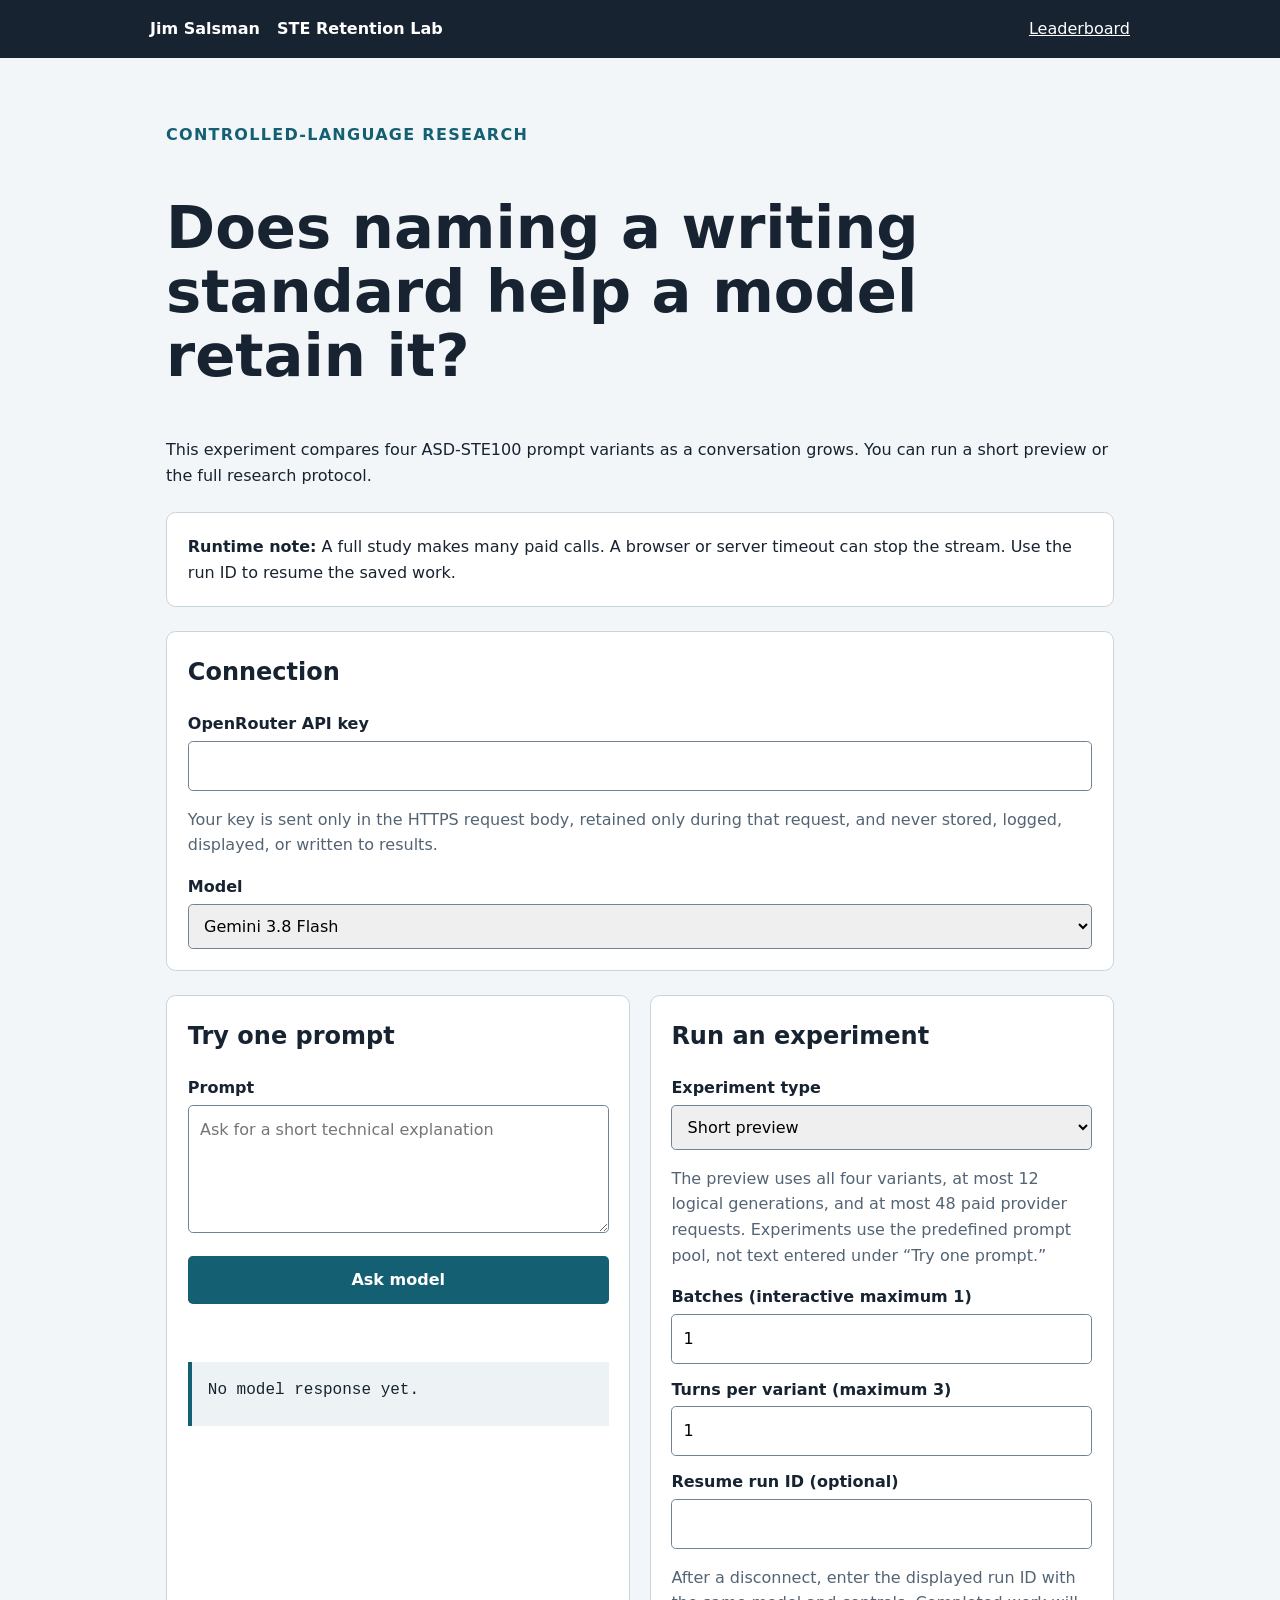
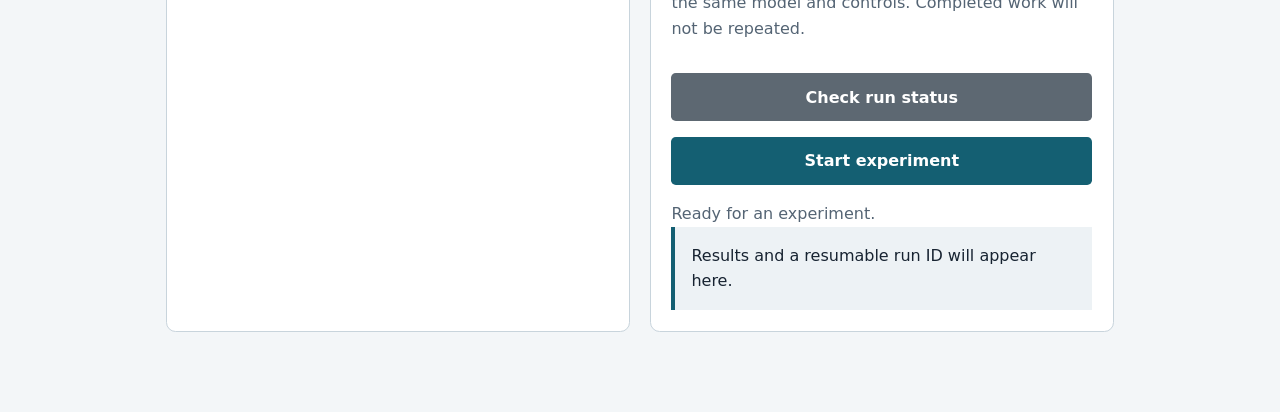
==== index.html @ b9048ea5 "Count continuation requests in workload limits" ====
<!doctype html>
<html lang="en">
<head>
  <meta charset="utf-8">
  <meta name="viewport" content="width=device-width, initial-scale=1">
  <title>STE Retention Lab — Jim Salsman</title>
  <link rel="stylesheet" href="static/styles.css">
  <script src="static/app.js" defer></script>
</head>
<body>
  <header><div class="brand"><a href="https://linkedin.com/in/jsalsman">Jim Salsman</a> · <a href="https://github.com/jsalsman/ste-retention">STE Retention Lab</a></div><a href="/leaderboard">Leaderboard</a></header>
  <main>
    <section aria-labelledby="intro-title">
      <p class="eyebrow">Controlled-language research</p>
      <h1 id="intro-title">Does naming a writing standard help a model retain it?</h1>
      <p>This experiment compares four ASD-STE100 prompt variants as a conversation grows. You can run a short preview or the full research protocol.</p>
      <div class="notice"><strong>Runtime note:</strong> A full study makes many paid calls. A browser or server timeout can stop the stream. Use the run ID to resume the saved work.</div>
    </section>

    <section class="card" aria-labelledby="credentials-title">
      <h2 id="credentials-title">Connection</h2>
      <label for="api-key">OpenRouter API key</label>
      <input id="api-key" type="password" autocomplete="off" spellcheck="false" required>
      <p class="help">Your key is sent only in the HTTPS request body, retained only during that request, and never stored, logged, displayed, or written to results.</p>
      <label for="model">Model</label>
      <select id="model">
        <option value="google/gemini-3.8-flash">Gemini 3.8 Flash</option>
        <option value="openai/gpt-6-sol">GPT-6 Sol</option>
        <option value="anthropic/claude-sonnet-5">Claude Sonnet 5</option>
        <option value="meta-llama/llama-4-maverick">Llama 4 Maverick</option>
      </select>
    </section>

    <section class="grid">
      <form id="chat-form" class="card">
        <h2>Try one prompt</h2>
        <label for="prompt">Prompt</label>
        <textarea id="prompt" maxlength="2000" required placeholder="Ask for a short technical explanation"></textarea>
        <button type="submit">Ask model</button>
        <div id="chat-status" class="status" role="status" aria-live="polite"></div>
        <pre id="chat-result" class="result" tabindex="0">No model response yet.</pre>
      </form>

      <form id="experiment-form" class="card">
        <h2>Run an experiment</h2>
        <label for="run-mode">Experiment type</label>
        <select id="run-mode">
          <option value="preview">Short preview</option>
          <option value="research">Full research study</option>
        </select>
        <p id="mode-help" class="help">The preview uses all four variants, at most 12 logical generations, and at most 48 paid provider requests. Experiments use the predefined prompt pool, not text entered under “Try one prompt.”</p>
        <div id="preview-options">
        <label for="batches">Batches (interactive maximum 1)</label>
        <input id="batches" type="number" min="1" max="1" value="1" required>
        <label for="turns">Turns per variant (maximum 3)</label>
        <input id="turns" type="number" min="1" max="3" value="1" required>
        </div>
        <div id="research-options" hidden>
          <label for="sessions">Research sessions</label>
          <input id="sessions" type="number" min="1" max="10000" value="6" required disabled>
          <p class="help">The full study uses the selected model, four variants, and probes at turns 1, 6, and 12. Six sessions use 288 logical generations and at most 1,152 paid provider requests.</p>
        </div>
        <label for="resume-run-id">Resume run ID (optional)</label>
        <input id="resume-run-id" type="text" inputmode="text" pattern="[a-f0-9]{32}" maxlength="32" autocomplete="off">
        <p class="help">After a disconnect, enter the displayed run ID with the same model and controls. Completed work will not be repeated.</p>
        <button id="check-run" type="button" class="secondary">Check run status</button>
        <button type="submit">Start experiment</button>
        <div id="experiment-status" class="status" role="status" aria-live="polite">Ready for an experiment.</div>
        <div id="experiment-result" class="result" tabindex="0">Results and a resumable run ID will appear here.</div>
      </form>
    </section>
  </main>

  <div id="loading-overlay" class="overlay" role="dialog" aria-modal="true" aria-labelledby="overlay-message" hidden aria-hidden="true">
    <div class="overlay-card">
      <img src="static/loading.gif" alt="" width="96" height="96">
      <p id="overlay-message" role="status" aria-live="polite" aria-atomic="true">Starting the experiment…</p>
      <p id="overlay-eta"></p>
      <button id="cancel" type="button" class="secondary" disabled>Cancel experiment</button>
    </div>
  </div>
</body>
</html>
---- static/styles.css ----
/* The visual system emphasizes readable contrast and clear keyboard focus. */
:root { color-scheme: light; --ink:#172331; --muted:#546474; --paper:#f3f6f8; --panel:#fff; --accent:#145f72; --line:#c8d4dc; --danger:#9b3027; }
* { box-sizing:border-box; }
body { margin:0; background:var(--paper); color:var(--ink); font:16px/1.6 system-ui,sans-serif; }
header { display:flex; justify-content:space-between; gap:1rem; padding:1rem max(1rem,calc((100% - 980px)/2)); background:var(--ink); }
header a { color:#fff; } .brand { font-weight:700; } .brand a { text-decoration:none; }
main { max-width:980px; margin:auto; padding:3rem 1rem 5rem; }
h1 { max-width:22ch; font-size:clamp(2rem,5vw,3.7rem); line-height:1.08; } h2 { margin-top:0; }
.eyebrow { color:var(--accent); font-weight:700; text-transform:uppercase; letter-spacing:.08em; }
.notice,.card { background:var(--panel); border:1px solid var(--line); border-radius:.6rem; padding:1.3rem; margin-top:1.5rem; }
.grid { display:grid; grid-template-columns:repeat(auto-fit,minmax(280px,1fr)); gap:1.2rem; }
label { display:block; margin-top:.8rem; font-weight:700; }
input,select,textarea,button { width:100%; padding:.7rem; margin-top:.25rem; border:1px solid #718392; border-radius:.3rem; font:inherit; }
textarea { min-height:8rem; resize:vertical; } button { margin-top:1rem; background:var(--accent); color:#fff; border:0; font-weight:700; cursor:pointer; }
button.secondary { background:#5d6872; } button:disabled { cursor:not-allowed; opacity:.55; }
:focus-visible { outline:3px solid #e09022; outline-offset:2px; }
.help,.status { color:var(--muted); } .status { min-height:1.6em; margin-top:1rem; }
.result { min-height:4rem; padding:1rem; white-space:pre-wrap; overflow-wrap:anywhere; background:#edf2f5; border-left:4px solid var(--accent); }
.overlay { position:fixed; inset:0; z-index:10; display:grid; place-items:center; background:rgb(10 22 30 / 78%); }
.overlay[hidden] { display:none; } .overlay-card { width:min(90%,420px); text-align:center; background:#fff; padding:2rem; border-radius:.7rem; }
.overlay img { display:block; margin:auto; } table { width:100%; border-collapse:collapse; background:#fff; } th,td { padding:.7rem; border:1px solid var(--line); text-align:left; }
@media (prefers-reduced-motion:reduce) { .overlay img { visibility:hidden; } *,*::before,*::after { scroll-behavior:auto !important; animation:none !important; } }
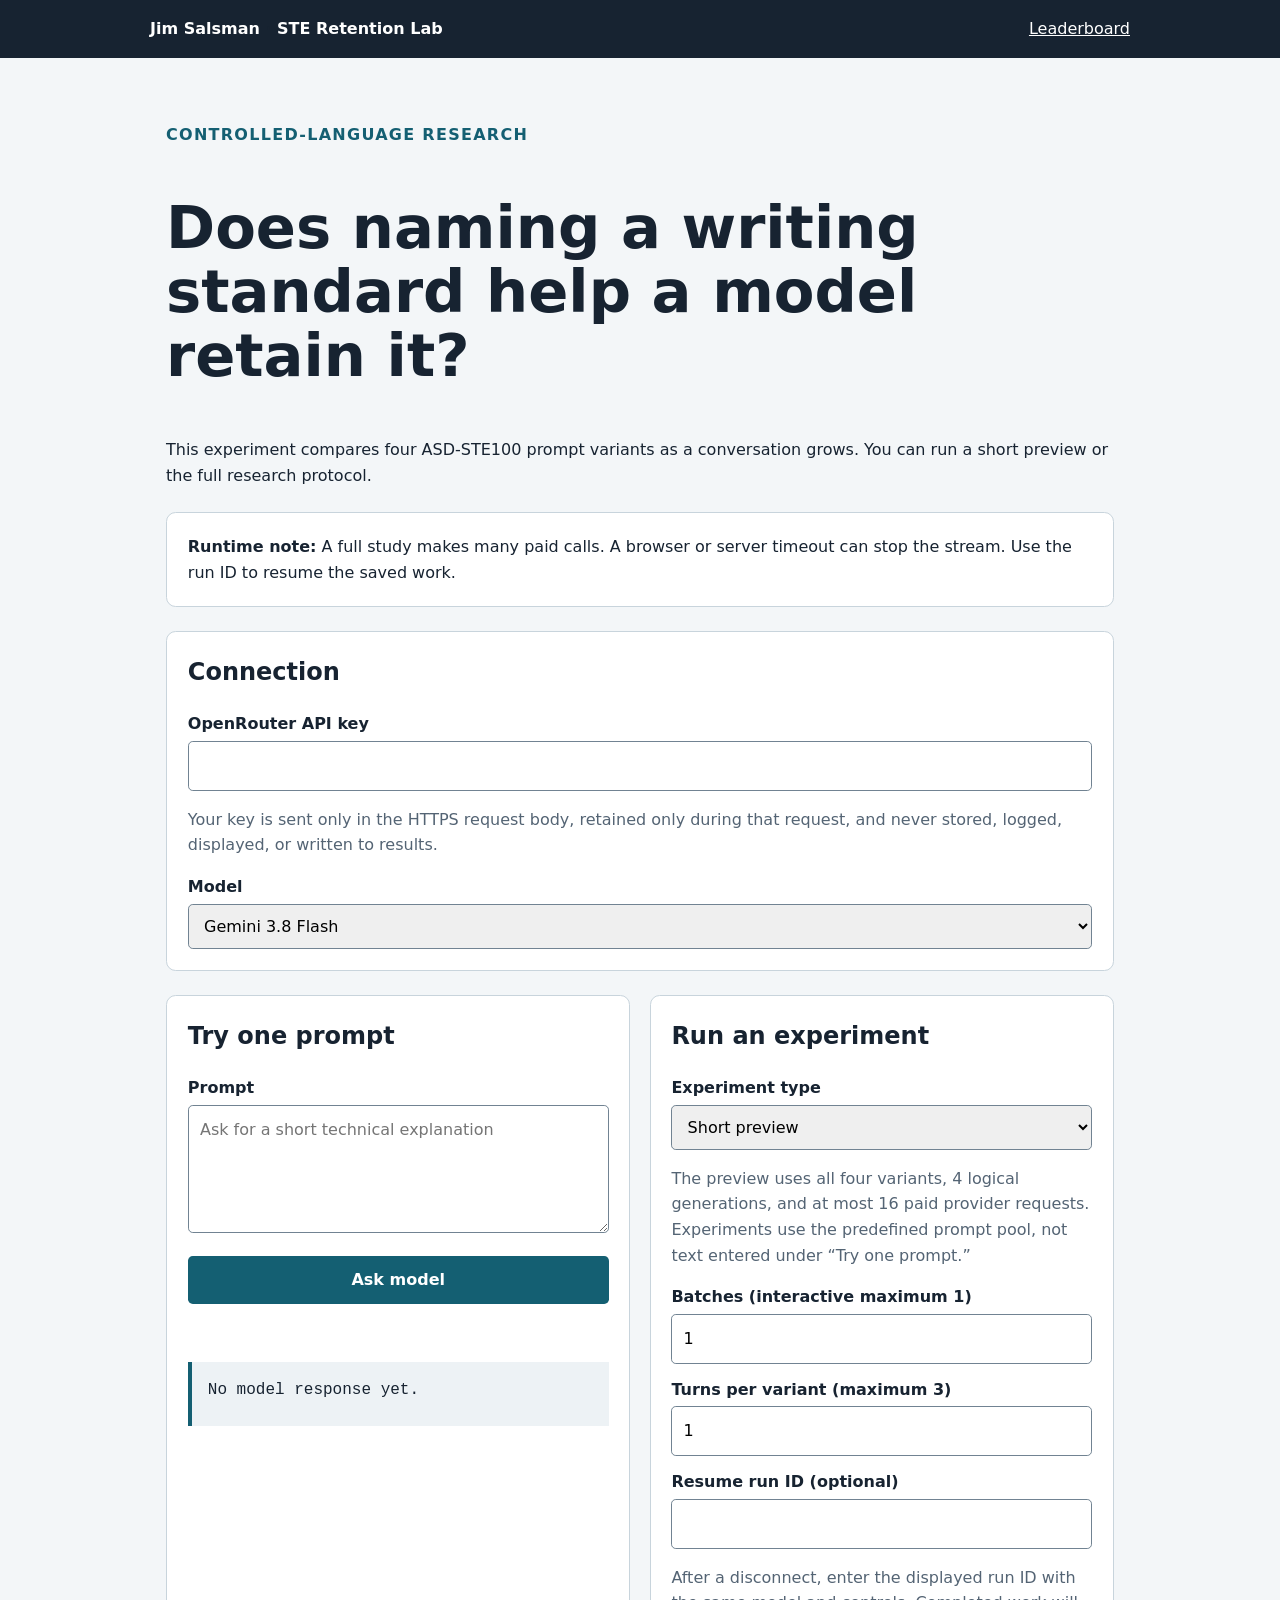
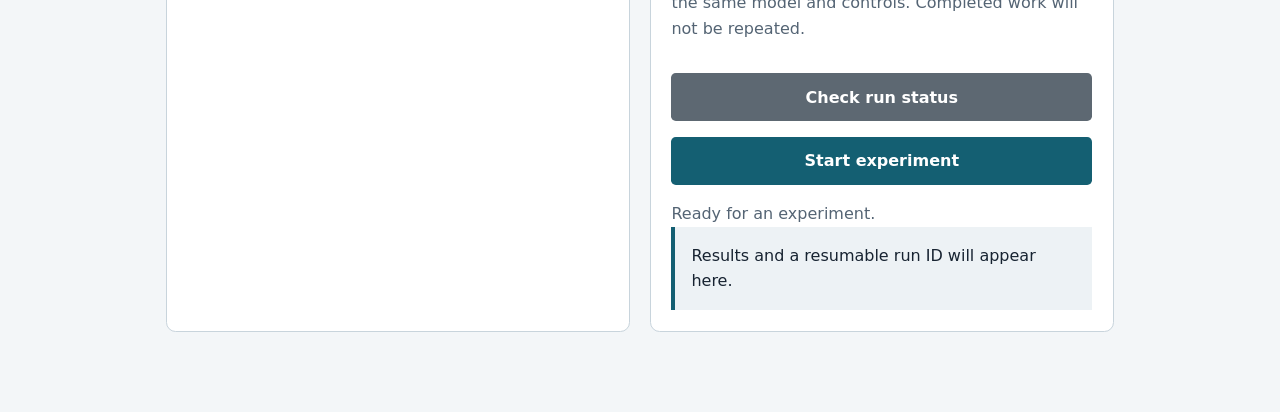
==== commit 8353eab9: "Recalculate browser workload disclosures" ====
--- a/index.html
+++ b/index.html
@@ -48,7 +48,7 @@
           <option value="preview">Short preview</option>
           <option value="research">Full research study</option>
         </select>
-        <p id="mode-help" class="help">The preview uses all four variants, at most 12 logical generations, and at most 48 paid provider requests. Experiments use the predefined prompt pool, not text entered under “Try one prompt.”</p>
+        <p id="mode-help" class="help">The preview uses all four variants, 4 logical generations, and at most 16 paid provider requests. Experiments use the predefined prompt pool, not text entered under “Try one prompt.”</p>
         <div id="preview-options">
         <label for="batches">Batches (interactive maximum 1)</label>
         <input id="batches" type="number" min="1" max="1" value="1" required>
@@ -58,7 +58,7 @@
         <div id="research-options" hidden>
           <label for="sessions">Research sessions</label>
           <input id="sessions" type="number" min="1" max="10000" value="6" required disabled>
-          <p class="help">The full study uses the selected model, four variants, and probes at turns 1, 6, and 12. Six sessions use 288 logical generations and at most 1,152 paid provider requests.</p>
+          <p class="help">The full study uses the selected model, four variants, and probes at turns 1, 6, and 12. Each session uses 48 logical generations and at most 192 paid provider requests.</p>
         </div>
         <label for="resume-run-id">Resume run ID (optional)</label>
         <input id="resume-run-id" type="text" inputmode="text" pattern="[a-f0-9]{32}" maxlength="32" autocomplete="off">
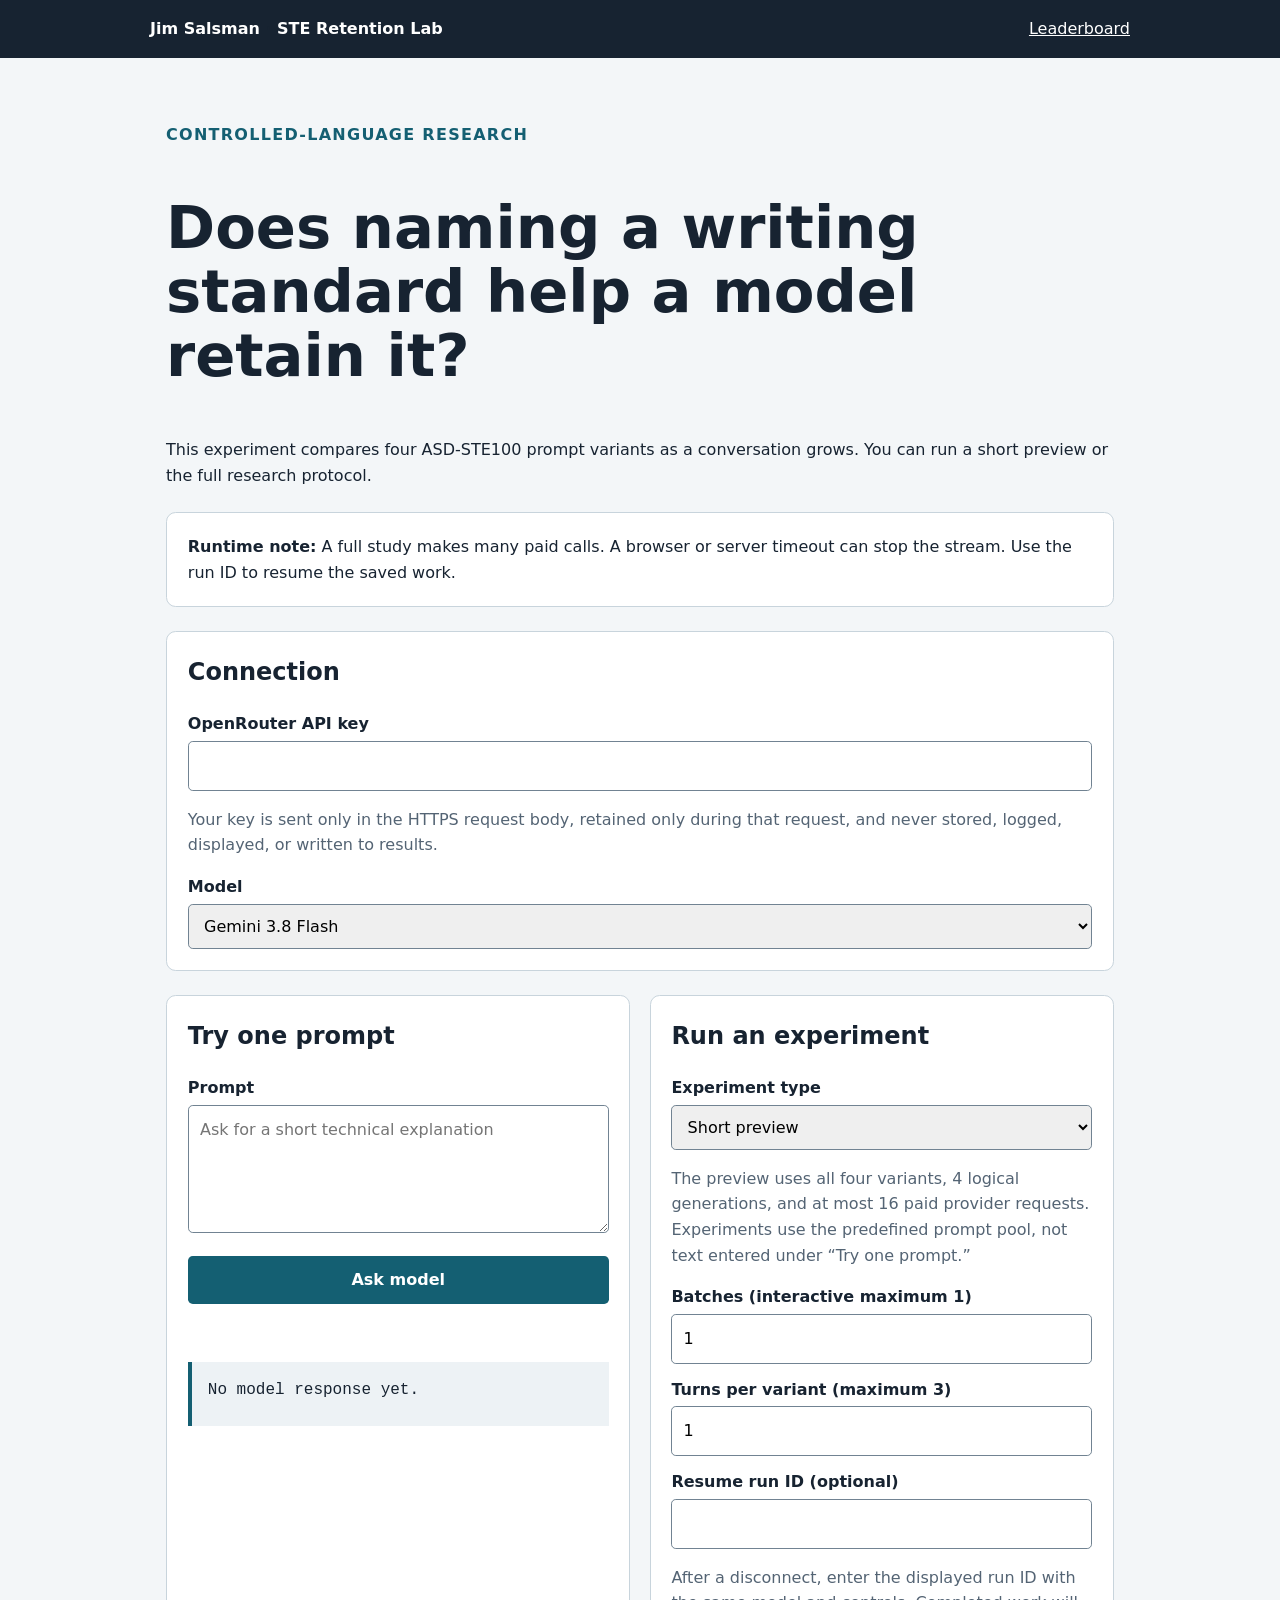
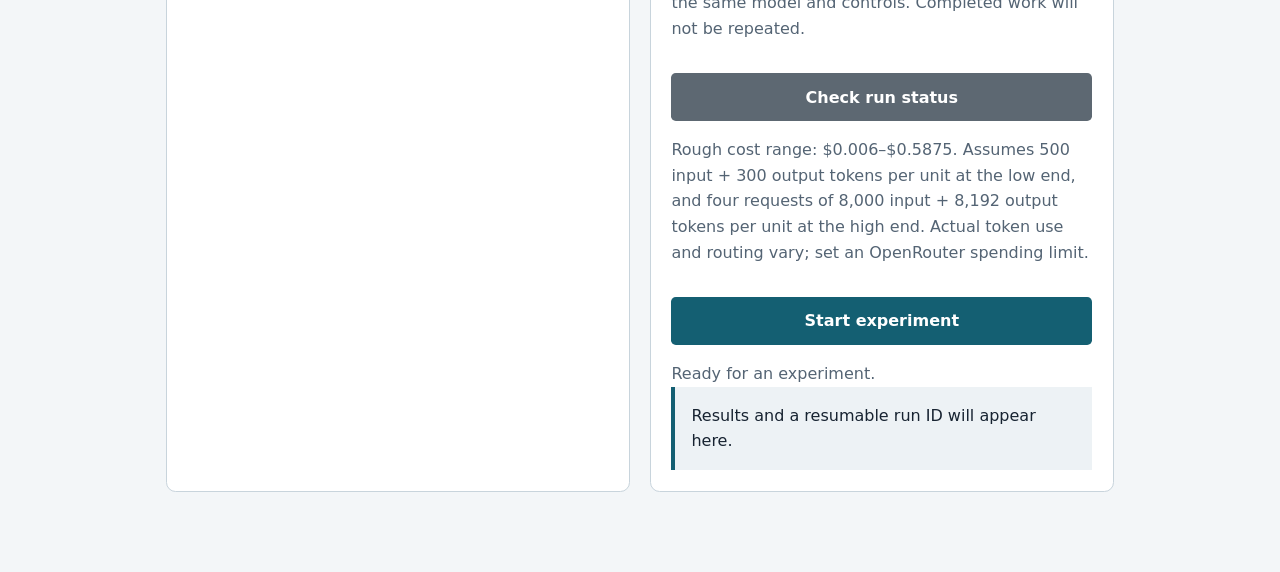
==== commit 9690b7cc: "Persist paid attempts and estimate experiment cost" ====
--- a/index.html
+++ b/index.html
@@ -57,13 +57,14 @@
         </div>
         <div id="research-options" hidden>
           <label for="sessions">Research sessions</label>
-          <input id="sessions" type="number" min="1" max="10000" value="6" required disabled>
+          <input id="sessions" type="number" min="1" max="5208" value="6" required disabled>
           <p class="help">The full study uses the selected model, four variants, and probes at turns 1, 6, and 12. Each session uses 48 logical generations and at most 192 paid provider requests.</p>
         </div>
         <label for="resume-run-id">Resume run ID (optional)</label>
         <input id="resume-run-id" type="text" inputmode="text" pattern="[a-f0-9]{32}" maxlength="32" autocomplete="off">
         <p class="help">After a disconnect, enter the displayed run ID with the same model and controls. Completed work will not be repeated.</p>
         <button id="check-run" type="button" class="secondary">Check run status</button>
+        <p id="cost-estimate" class="help" role="status" aria-live="polite"></p>
         <button type="submit">Start experiment</button>
         <div id="experiment-status" class="status" role="status" aria-live="polite">Ready for an experiment.</div>
         <div id="experiment-result" class="result" tabindex="0">Results and a resumable run ID will appear here.</div>
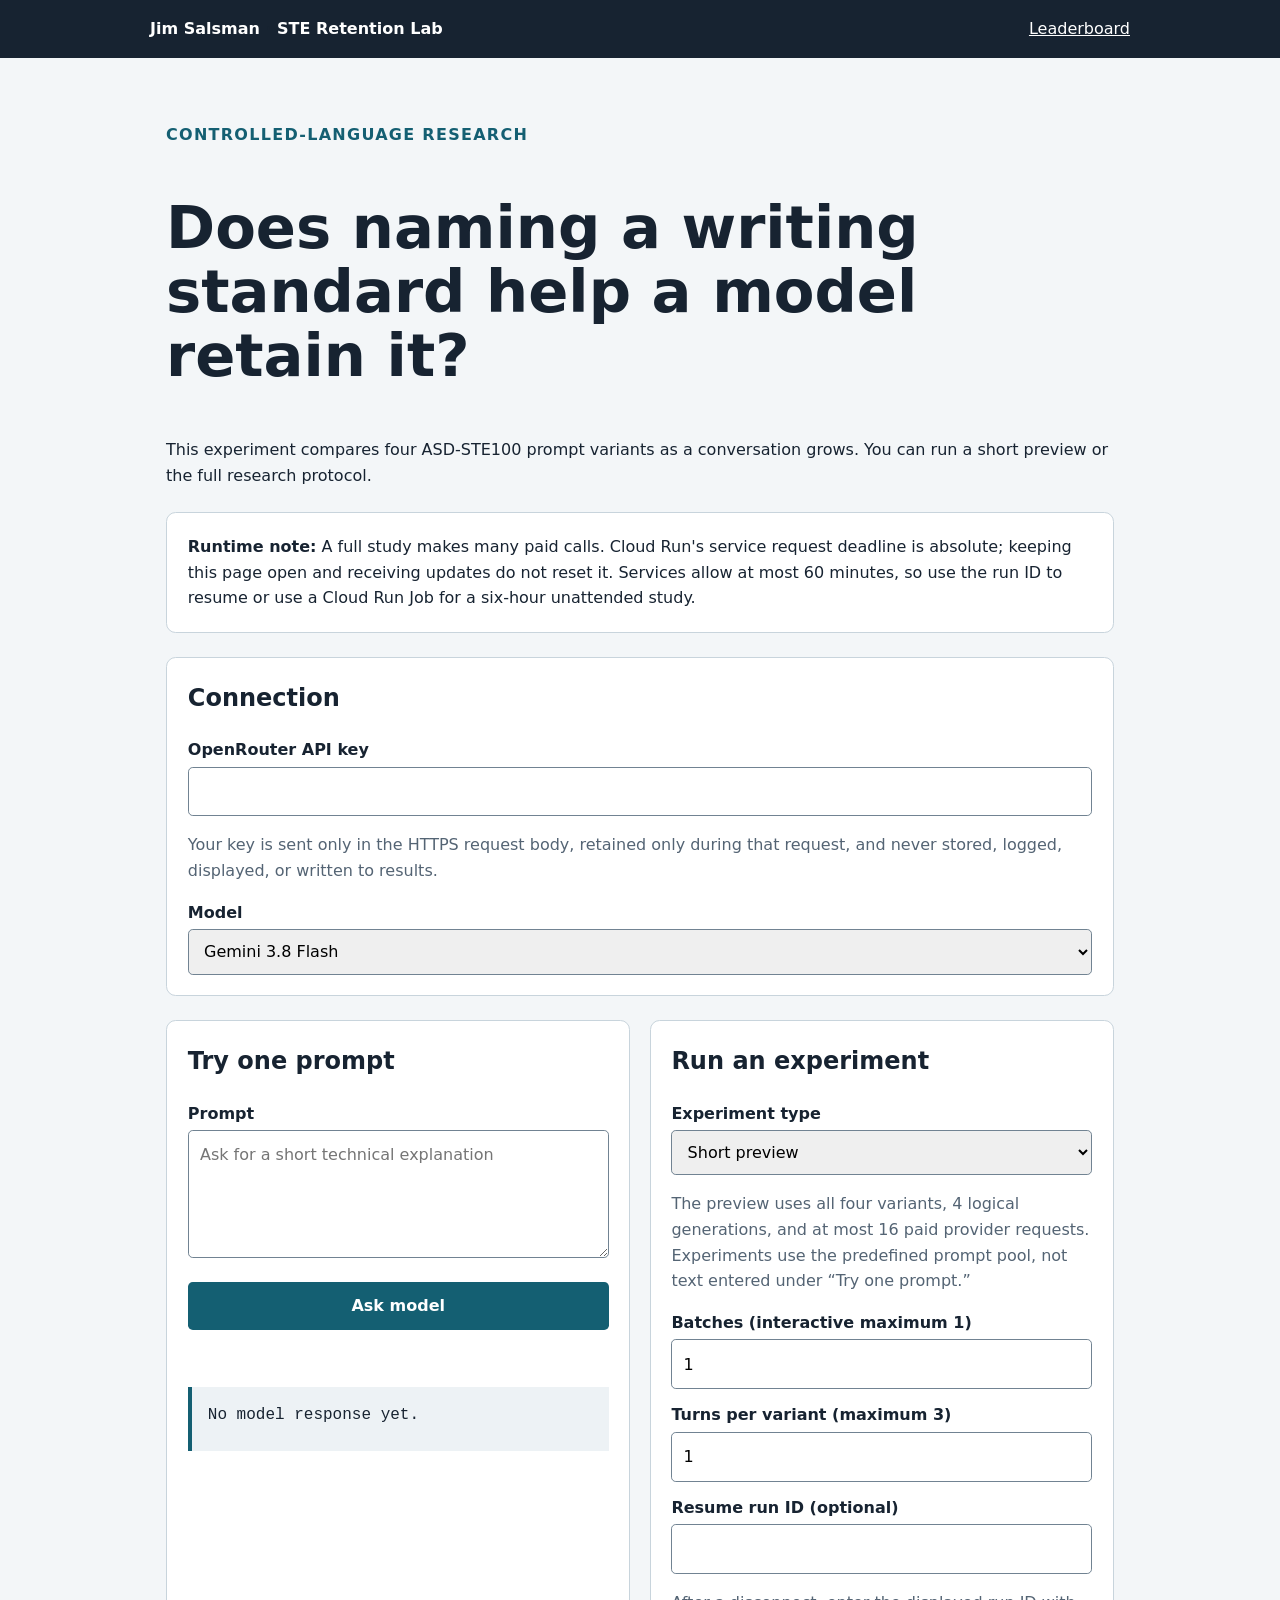
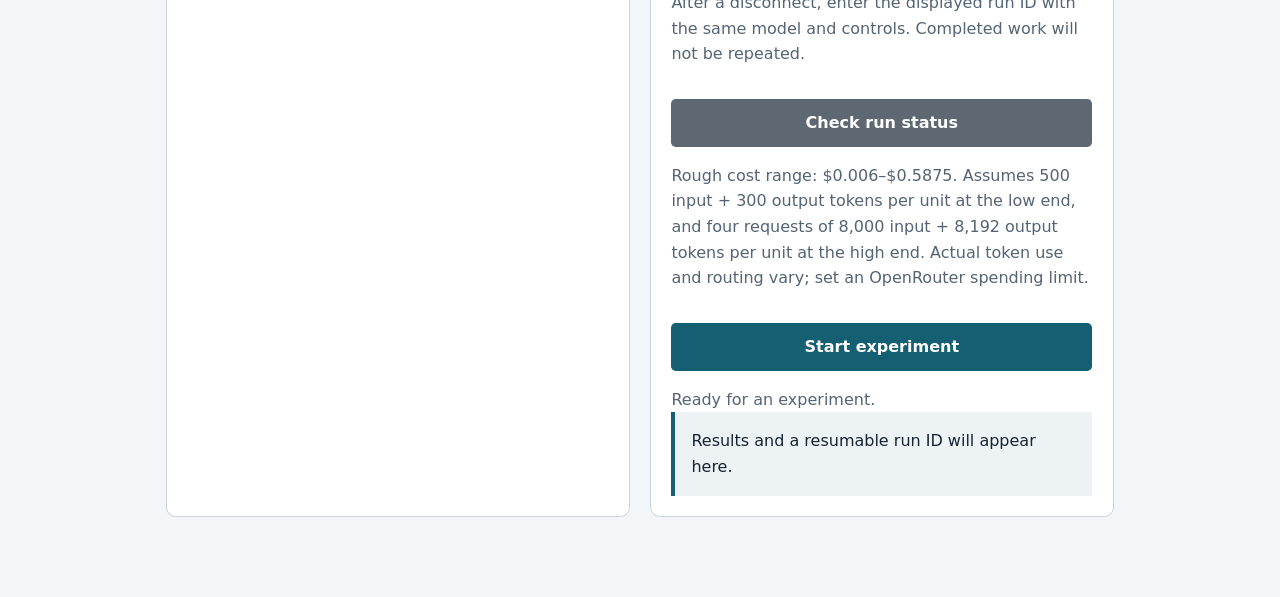
==== commit d6443685: "Document Cloud Run timeout limits" ====
--- a/index.html
+++ b/index.html
@@ -14,7 +14,7 @@
       <p class="eyebrow">Controlled-language research</p>
       <h1 id="intro-title">Does naming a writing standard help a model retain it?</h1>
       <p>This experiment compares four ASD-STE100 prompt variants as a conversation grows. You can run a short preview or the full research protocol.</p>
-      <div class="notice"><strong>Runtime note:</strong> A full study makes many paid calls. A browser or server timeout can stop the stream. Use the run ID to resume the saved work.</div>
+      <div class="notice"><strong>Runtime note:</strong> A full study makes many paid calls. Cloud Run's service request deadline is absolute; keeping this page open and receiving updates do not reset it. Services allow at most 60 minutes, so use the run ID to resume or use a Cloud Run Job for a six-hour unattended study.</div>
     </section>
 
     <section class="card" aria-labelledby="credentials-title">
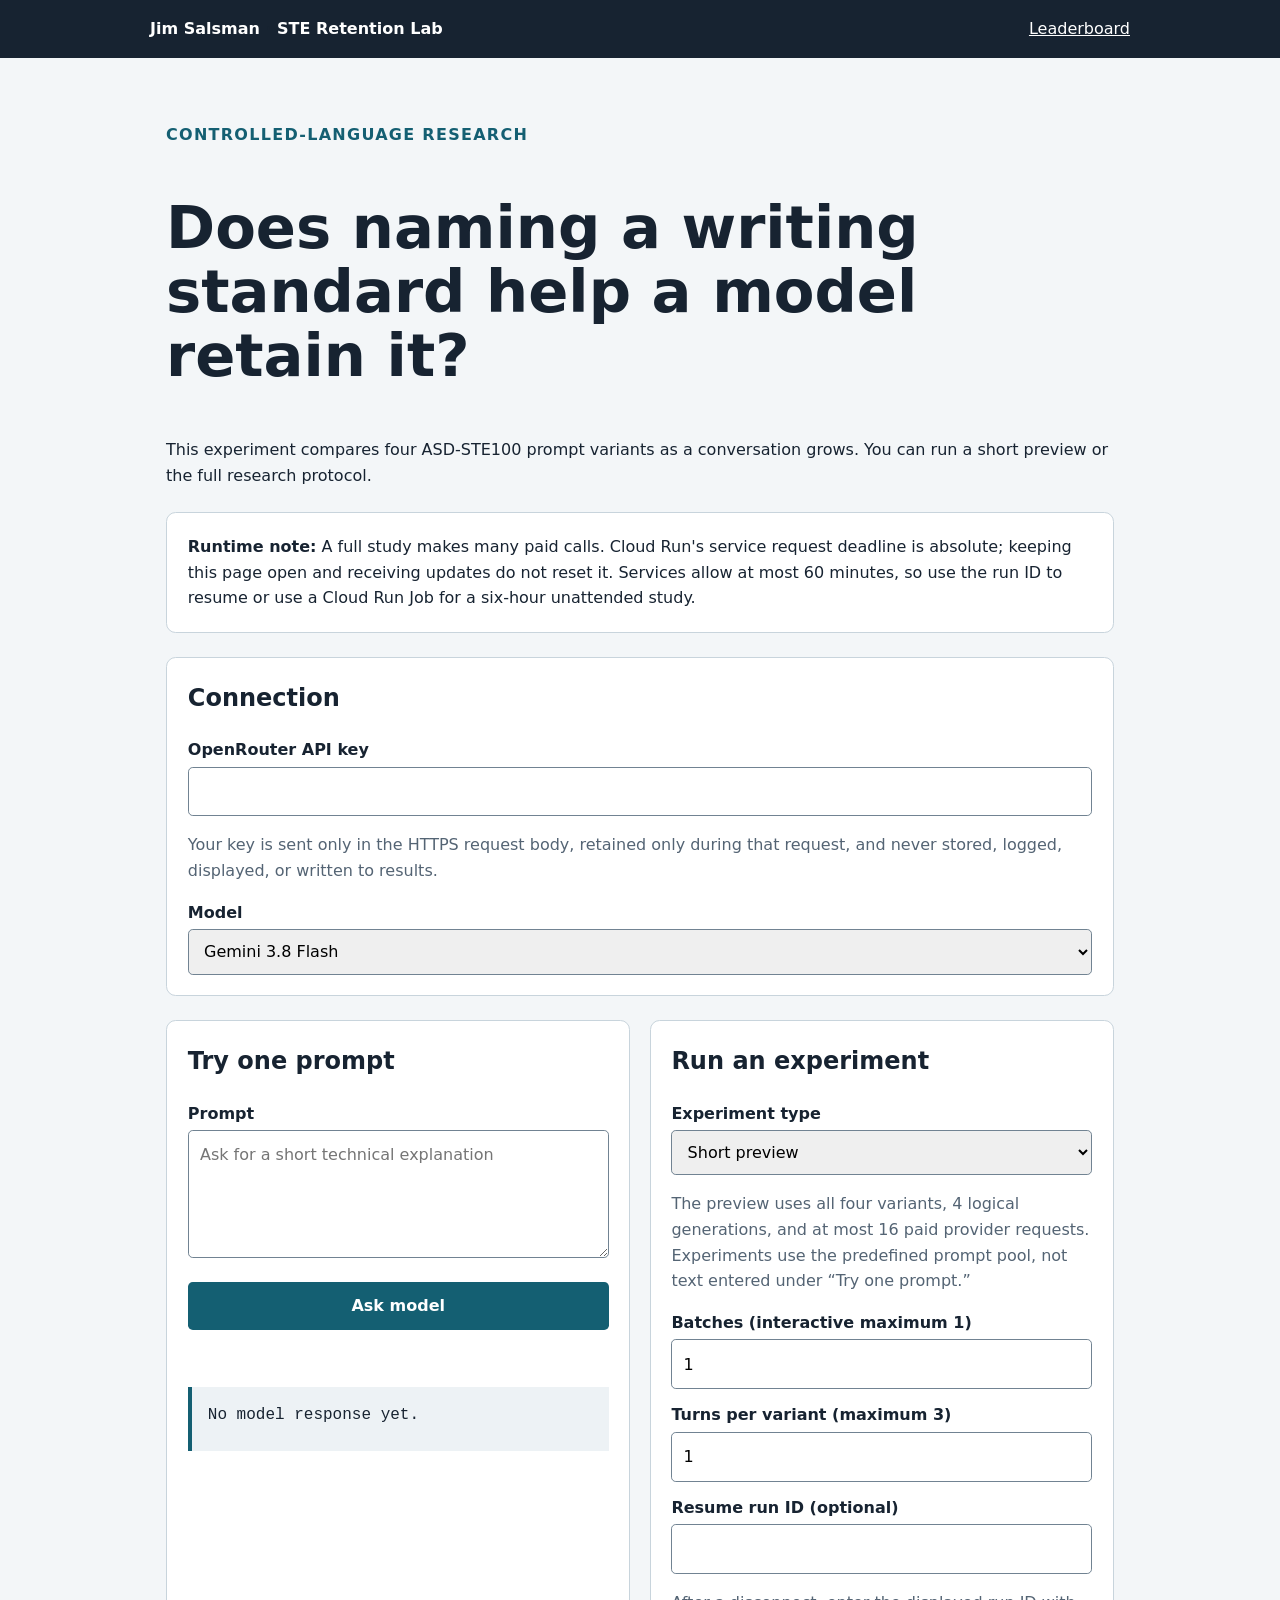
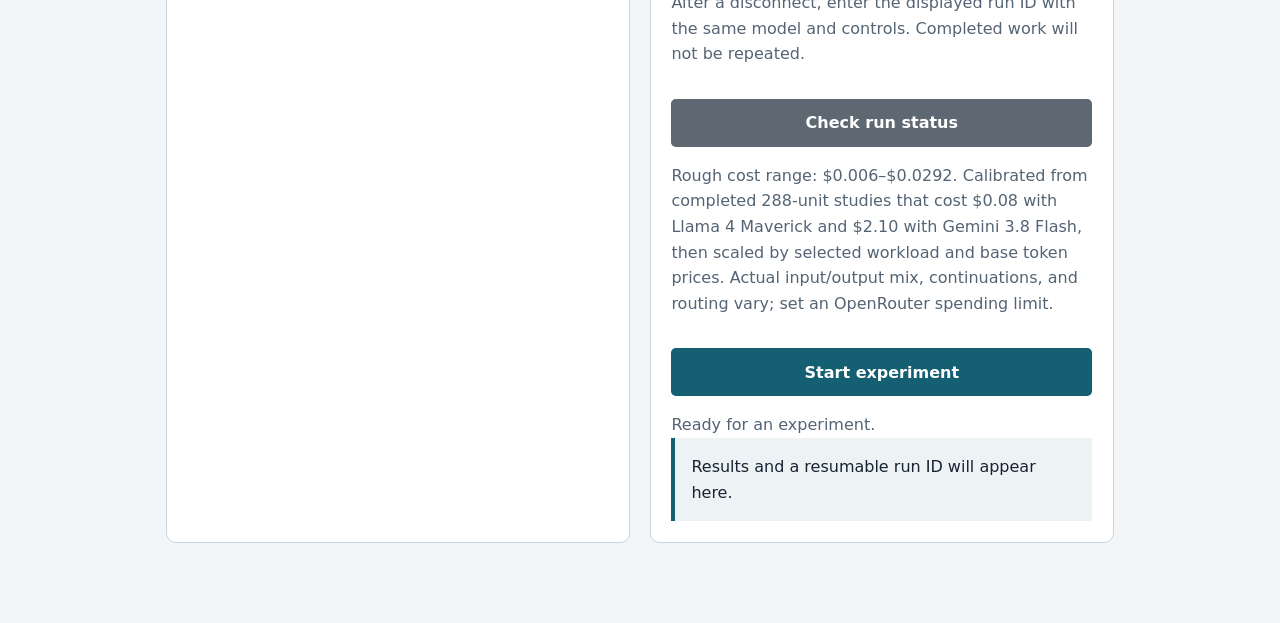
==== commit af1a7f0f: "Reduce research safety ceilings" ====
--- a/index.html
+++ b/index.html
@@ -25,8 +25,8 @@
       <label for="model">Model</label>
       <select id="model">
         <option value="google/gemini-3.8-flash">Gemini 3.8 Flash</option>
-        <option value="openai/gpt-6-sol">GPT-6 Sol</option>
-        <option value="anthropic/claude-sonnet-5">Claude Sonnet 5</option>
+        <option value="openai/gpt-5.6-luna">GPT-5.6 Luna</option>
+        <option value="anthropic/claude-haiku-4.5">Claude Haiku 4.5</option>
         <option value="meta-llama/llama-4-maverick">Llama 4 Maverick</option>
       </select>
     </section>
@@ -57,7 +57,7 @@
         </div>
         <div id="research-options" hidden>
           <label for="sessions">Research sessions</label>
-          <input id="sessions" type="number" min="1" max="5208" value="6" required disabled>
+          <input id="sessions" type="number" min="1" max="100" value="6" required disabled>
           <p class="help">The full study uses the selected model, four variants, and probes at turns 1, 6, and 12. Each session uses 48 logical generations and at most 192 paid provider requests.</p>
         </div>
         <label for="resume-run-id">Resume run ID (optional)</label>
--- a/static/styles.css
+++ b/static/styles.css
@@ -18,5 +18,5 @@
 .result { min-height:4rem; padding:1rem; white-space:pre-wrap; overflow-wrap:anywhere; background:#edf2f5; border-left:4px solid var(--accent); }
 .overlay { position:fixed; inset:0; z-index:10; display:grid; place-items:center; background:rgb(10 22 30 / 78%); }
 .overlay[hidden] { display:none; } .overlay-card { width:min(90%,420px); text-align:center; background:#fff; padding:2rem; border-radius:.7rem; }
-.overlay img { display:block; margin:auto; } table { width:100%; border-collapse:collapse; background:#fff; } th,td { padding:.7rem; border:1px solid var(--line); text-align:left; }
+.overlay img { display:block; margin:auto; } .table-scroll { max-width:100%; overflow-x:auto; } table { width:100%; min-width:70rem; border-collapse:collapse; background:#fff; } th,td { padding:.7rem; border:1px solid var(--line); text-align:left; }
 @media (prefers-reduced-motion:reduce) { .overlay img { visibility:hidden; } *,*::before,*::after { scroll-behavior:auto !important; animation:none !important; } }
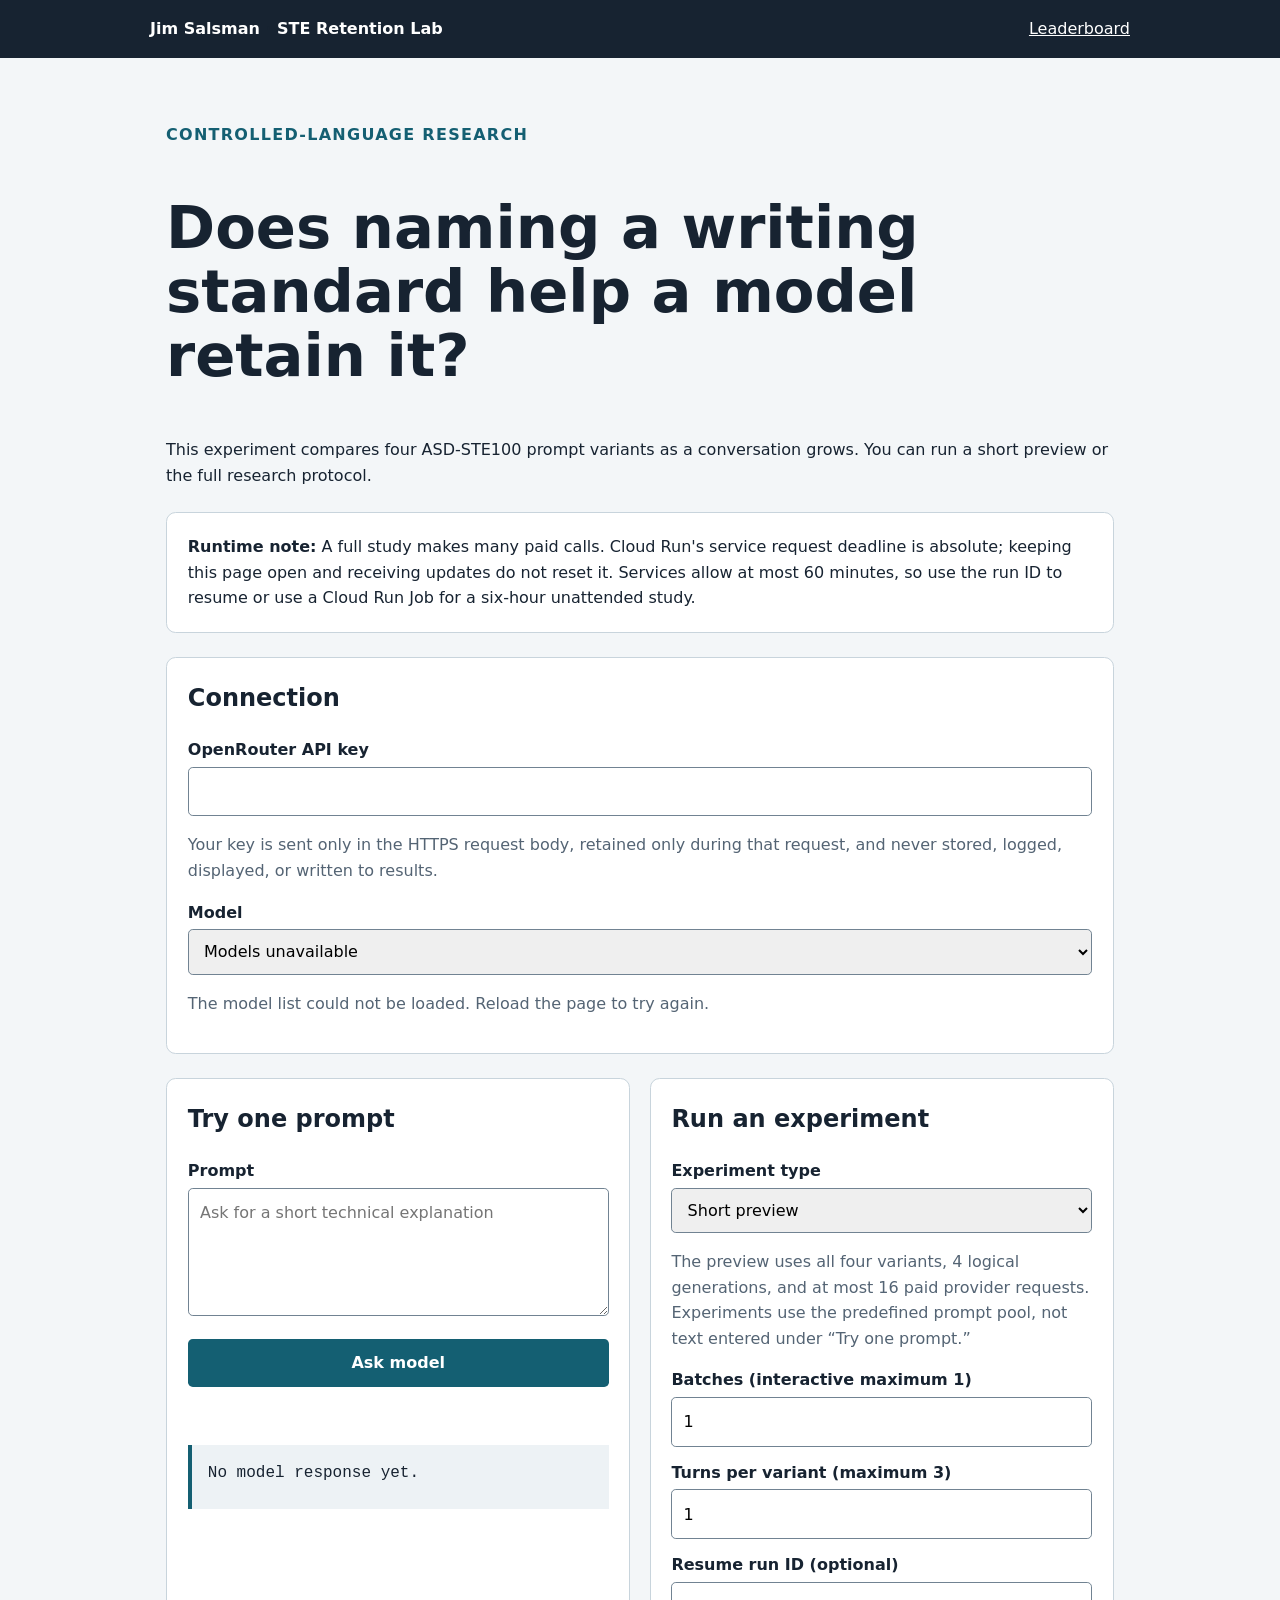
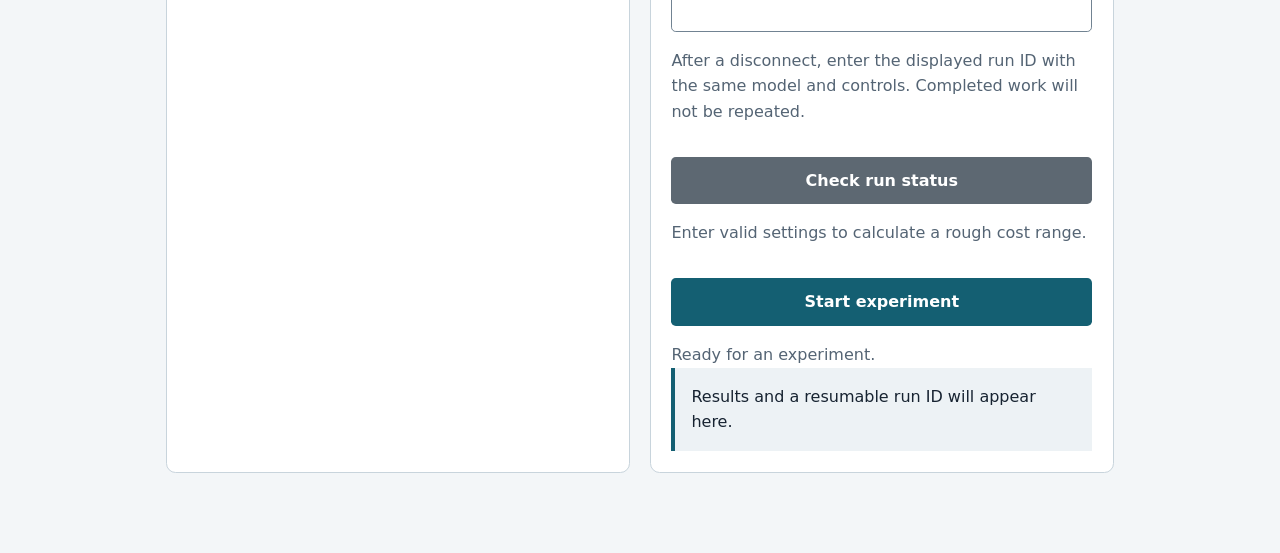
==== commit 8f87869f: "Consolidate model catalog and add free OpenRouter models Move every selectable model identifier, men" ====
--- a/index.html
+++ b/index.html
@@ -23,12 +23,10 @@
       <input id="api-key" type="password" autocomplete="off" spellcheck="false" required>
       <p class="help">Your key is sent only in the HTTPS request body, retained only during that request, and never stored, logged, displayed, or written to results.</p>
       <label for="model">Model</label>
-      <select id="model">
-        <option value="google/gemini-3.8-flash">Gemini 3.8 Flash</option>
-        <option value="openai/gpt-5.6-luna">GPT-5.6 Luna</option>
-        <option value="anthropic/claude-haiku-4.5">Claude Haiku 4.5</option>
-        <option value="meta-llama/llama-4-maverick">Llama 4 Maverick</option>
+      <select id="model" required aria-describedby="model-status">
+        <option value="">Loading models…</option>
       </select>
+      <p id="model-status" class="help" role="status" aria-live="polite"></p>
     </section>
 
     <section class="grid">
--- a/static/styles.css
+++ b/static/styles.css
@@ -20,3 +20,77 @@
 .overlay[hidden] { display:none; } .overlay-card { width:min(90%,420px); text-align:center; background:#fff; padding:2rem; border-radius:.7rem; }
 .overlay img { display:block; margin:auto; } .table-scroll { max-width:100%; overflow-x:auto; } table { width:100%; min-width:70rem; border-collapse:collapse; background:#fff; } th,td { padding:.7rem; border:1px solid var(--line); text-align:left; }
 @media (prefers-reduced-motion:reduce) { .overlay img { visibility:hidden; } *,*::before,*::after { scroll-behavior:auto !important; animation:none !important; } }
+
+/* The leaderboard uses a focused dark dashboard theme while the experiment stays light. */
+.leaderboard-page {
+  color-scheme:dark;
+  --ink:#eef6ff;
+  --muted:#a9b8c8;
+  --paper:#07111d;
+  --panel:#0d1b2a;
+  --accent:#5eead4;
+  --line:#263b50;
+  min-height:100vh;
+  background:
+    radial-gradient(circle at 85% 4%,rgb(30 138 160 / 22%),transparent 30rem),
+    linear-gradient(145deg,#07111d 0%,#091827 56%,#07111d 100%);
+}
+
+/* A wider shell gives the comparison table room without weakening readable text widths. */
+.leaderboard-shell { max-width:1200px; padding-top:2rem; }
+.back-link {
+  display:inline-flex;
+  align-items:center;
+  color:#b8fff4;
+  font-weight:700;
+  text-decoration:none;
+}
+.back-link:hover { text-decoration:underline; }
+
+/* The hero provides a clear dashboard identity through depth, spacing, and an accent rule. */
+.leaderboard-hero {
+  display:block;
+  margin:1.5rem 0 2rem;
+  padding:clamp(1.5rem,4vw,3rem);
+  overflow:hidden;
+  border:1px solid #28445b;
+  border-radius:1.25rem;
+  background:linear-gradient(125deg,rgb(14 36 54 / 96%),rgb(13 54 65 / 82%));
+  box-shadow:0 24px 70px rgb(0 0 0 / 32%);
+}
+.leaderboard-hero h1 { margin:.25rem 0 .75rem; max-width:none; }
+.leaderboard-intro { max-width:60ch; margin:0; color:#c5d5e5; font-size:1.1rem; }
+
+/* Dashboard sections read as individual surfaces against the deep page background. */
+.leaderboard-page section {
+  margin-top:1.25rem;
+  padding:clamp(1.25rem,3vw,2rem);
+  border:1px solid var(--line);
+  border-radius:1rem;
+  background:rgb(13 27 42 / 92%);
+  box-shadow:0 14px 36px rgb(0 0 0 / 18%);
+}
+.leaderboard-page section h2 { margin-bottom:.75rem; font-size:clamp(1.35rem,3vw,2rem); }
+.leaderboard-page section p { max-width:78ch; color:#c4d0dc; }
+.leaderboard-page dl { display:grid; grid-template-columns:minmax(10rem,.3fr) 1fr; gap:.7rem 1.5rem; }
+.leaderboard-page dt { color:#f4fbff; font-weight:800; }
+.leaderboard-page dd { margin:0; color:var(--muted); }
+
+/* The results surface has a brighter edge and tinted table to establish visual priority. */
+.leaderboard-page .leaderboard-results { border-color:#237c7a; }
+.section-heading { display:flex; flex-wrap:wrap; align-items:end; justify-content:space-between; gap:.5rem 1rem; }
+.section-heading .eyebrow { margin:0; }
+.leaderboard-page caption { padding:0 0 1rem; color:#c4d0dc; text-align:left; }
+.leaderboard-page table { background:#0a1724; }
+.leaderboard-page th,.leaderboard-page td { border-color:#294158; }
+.leaderboard-page thead th { color:#07111d; background:#5eead4; }
+.leaderboard-page tbody th { color:#a7f3e9; background:#102537; }
+.leaderboard-page tbody tr:nth-child(even) td { background:#0e2030; }
+.leaderboard-page tbody tr:hover td { background:#153047; }
+.leaderboard-page .empty { padding:.8rem 1rem; border-left:4px solid var(--accent); background:#102537; }
+
+/* Narrow screens stack definitions while the labeled table region remains scrollable. */
+@media (max-width:600px) {
+  .leaderboard-page dl { grid-template-columns:1fr; gap:.2rem; }
+  .leaderboard-page dd { margin-bottom:.8rem; }
+}
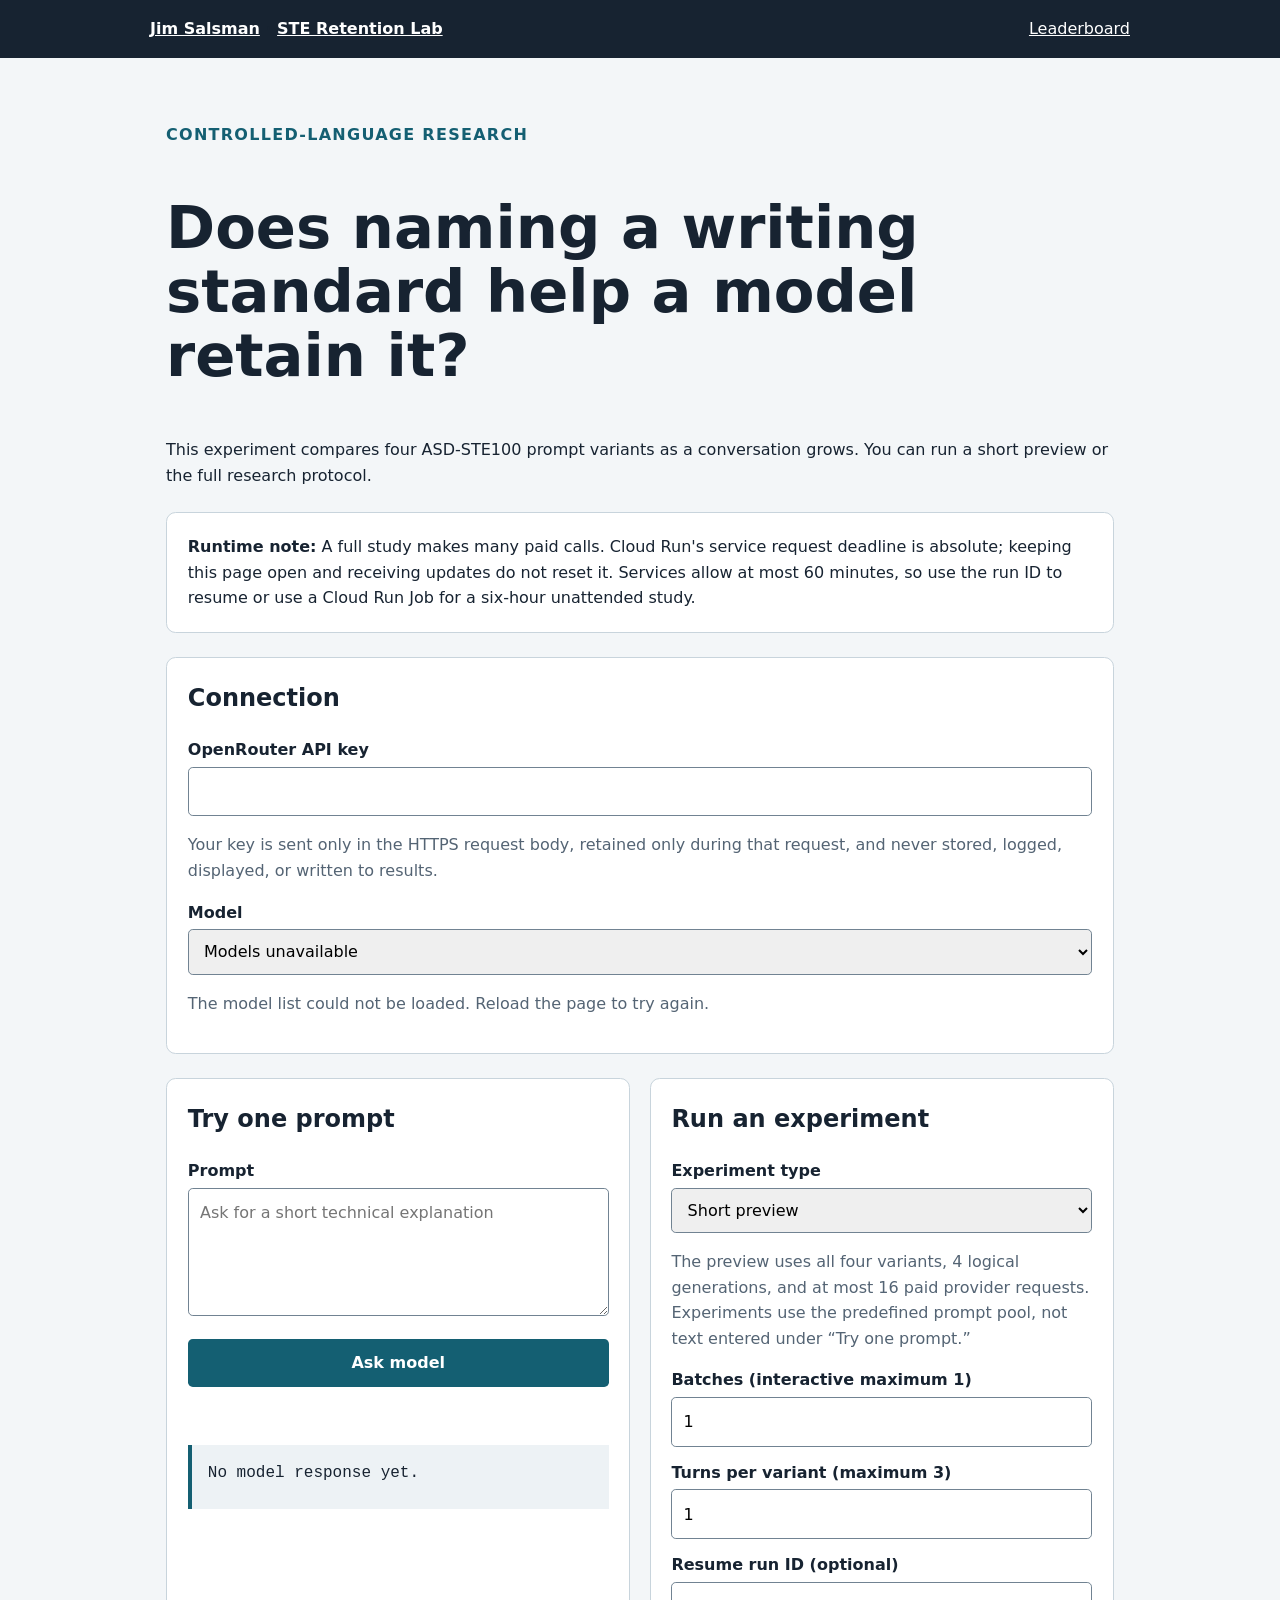
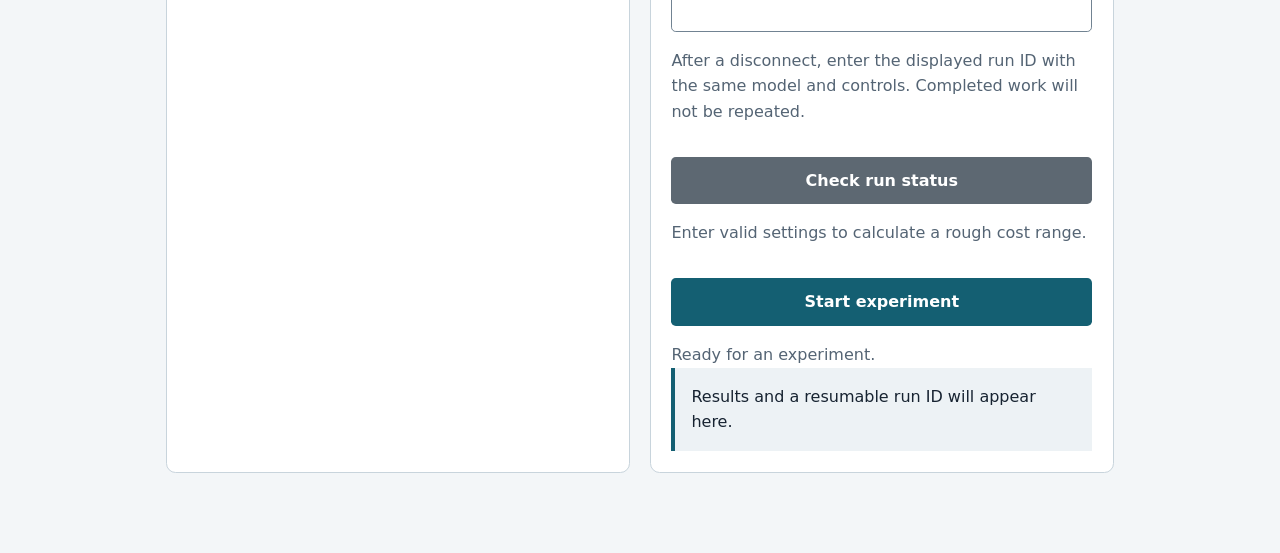
==== commit 0b8b93ca: "Show run status below its button and underline header brand links Co-Authored-By: Claude Opus 5.5 <n" ====
--- a/index.html
+++ b/index.html
@@ -62,6 +62,7 @@
         <input id="resume-run-id" type="text" inputmode="text" pattern="[a-f0-9]{32}" maxlength="32" autocomplete="off">
         <p class="help">After a disconnect, enter the displayed run ID with the same model and controls. Completed work will not be repeated.</p>
         <button id="check-run" type="button" class="secondary">Check run status</button>
+        <p id="run-status" class="help" role="status" aria-live="polite"></p>
         <p id="cost-estimate" class="help" role="status" aria-live="polite"></p>
         <button type="submit">Start experiment</button>
         <div id="experiment-status" class="status" role="status" aria-live="polite">Ready for an experiment.</div>
--- a/static/styles.css
+++ b/static/styles.css
@@ -3,7 +3,7 @@
 * { box-sizing:border-box; }
 body { margin:0; background:var(--paper); color:var(--ink); font:16px/1.6 system-ui,sans-serif; }
 header { display:flex; justify-content:space-between; gap:1rem; padding:1rem max(1rem,calc((100% - 980px)/2)); background:var(--ink); }
-header a { color:#fff; } .brand { font-weight:700; } .brand a { text-decoration:none; }
+header a { color:#fff; } .brand { font-weight:700; } .brand a { text-decoration:underline; }
 main { max-width:980px; margin:auto; padding:3rem 1rem 5rem; }
 h1 { max-width:22ch; font-size:clamp(2rem,5vw,3.7rem); line-height:1.08; } h2 { margin-top:0; }
 .eyebrow { color:var(--accent); font-weight:700; text-transform:uppercase; letter-spacing:.08em; }
@@ -84,10 +84,43 @@
 .leaderboard-page table { background:#0a1724; }
 .leaderboard-page th,.leaderboard-page td { border-color:#294158; }
 .leaderboard-page thead th { color:#07111d; background:#5eead4; }
+.leaderboard-page tbody td { white-space:nowrap; }
 .leaderboard-page tbody th { color:#a7f3e9; background:#102537; }
 .leaderboard-page tbody tr:nth-child(even) td { background:#0e2030; }
 .leaderboard-page tbody tr:hover td { background:#153047; }
 .leaderboard-page .empty { padding:.8rem 1rem; border-left:4px solid var(--accent); background:#102537; }
+
+/* The overview dumbbell chart uses two validated series hues plus shape encoding:
+   hollow bare-baseline rings and filled named-score dots, joined by a neutral line. */
+.leaderboard-chart { --bare:#c98500; --named:#199e70; --chart-surface:#0d1b2a; }
+.chart-legend { display:flex; flex-wrap:wrap; gap:.4rem 1.4rem; margin:0 0 .75rem; padding:0; list-style:none; color:var(--muted); font-size:.95rem; }
+.chart-legend li { display:inline-flex; align-items:center; gap:.45rem; }
+.chart-legend .swatch { display:inline-block; width:.8rem; height:.8rem; border-radius:50%; }
+.chart-legend .swatch.bare { border:2.5px solid var(--bare); }
+.chart-legend .swatch.named { background:var(--named); }
+.chart-legend .swatch.band { width:1.6rem; height:.4rem; border-radius:.2rem; background:linear-gradient(90deg,rgb(201 133 0 / 45%),rgb(25 158 112 / 45%)); }
+.chart-scroll { max-width:100%; overflow-x:auto; }
+.dumbbell-chart { display:block; width:100%; min-width:34rem; height:auto; font:inherit; }
+.dumbbell-chart .grid { stroke:#1f3448; stroke-width:1; }
+.dumbbell-chart .tick { fill:var(--muted); font-size:13px; }
+.dumbbell-chart .label { fill:#dbe7f2; font-size:14px; font-weight:600; }
+.dumbbell-chart .rank { fill:var(--muted); font-weight:400; }
+.dumbbell-chart .hit { fill:transparent; }
+.dumbbell-chart .dumbbell:hover .hit { fill:rgb(94 234 212 / 5%); }
+.dumbbell-chart .band { opacity:.38; }
+.dumbbell-chart .band.bare { fill:var(--bare); }
+.dumbbell-chart .band.named { fill:var(--named); }
+.dumbbell-chart .clip { fill:none; stroke-width:1.5; stroke-linecap:round; stroke-linejoin:round; opacity:.8; }
+.dumbbell-chart .clip.bare { stroke:var(--bare); }
+.dumbbell-chart .clip.named { stroke:var(--named); }
+.dumbbell-chart .connector { stroke:#7f93a8; stroke-width:2; stroke-linecap:round; }
+.dumbbell-chart .point.bare { fill:var(--chart-surface); stroke:var(--bare); stroke-width:2.5; }
+.dumbbell-chart .point.named { fill:var(--named); stroke:var(--chart-surface); stroke-width:2; }
+@media (forced-colors:active) {
+  .dumbbell-chart .point.named,.chart-legend .swatch.named { fill:CanvasText; background:CanvasText; }
+  .dumbbell-chart .point.bare { stroke:CanvasText; }
+  .dumbbell-chart .connector,.dumbbell-chart .grid { stroke:GrayText; }
+}
 
 /* Narrow screens stack definitions while the labeled table region remains scrollable. */
 @media (max-width:600px) {
